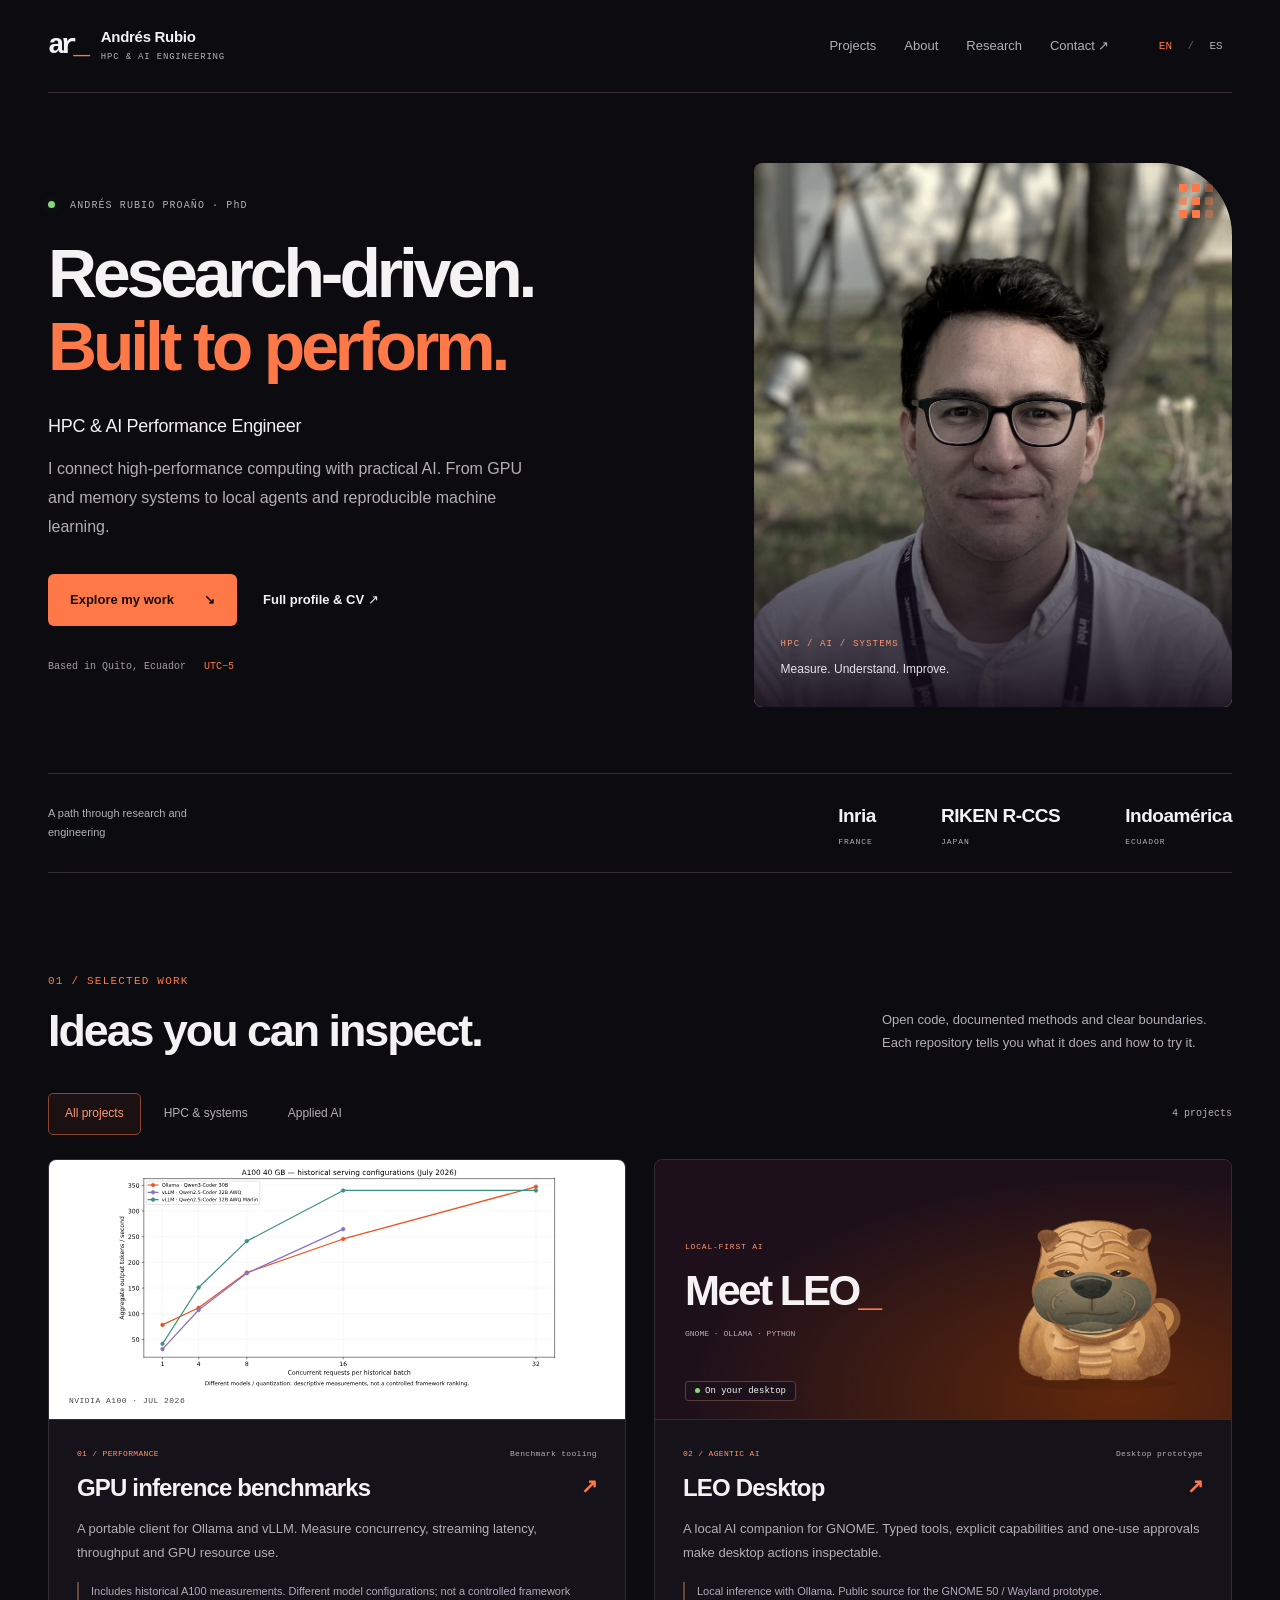
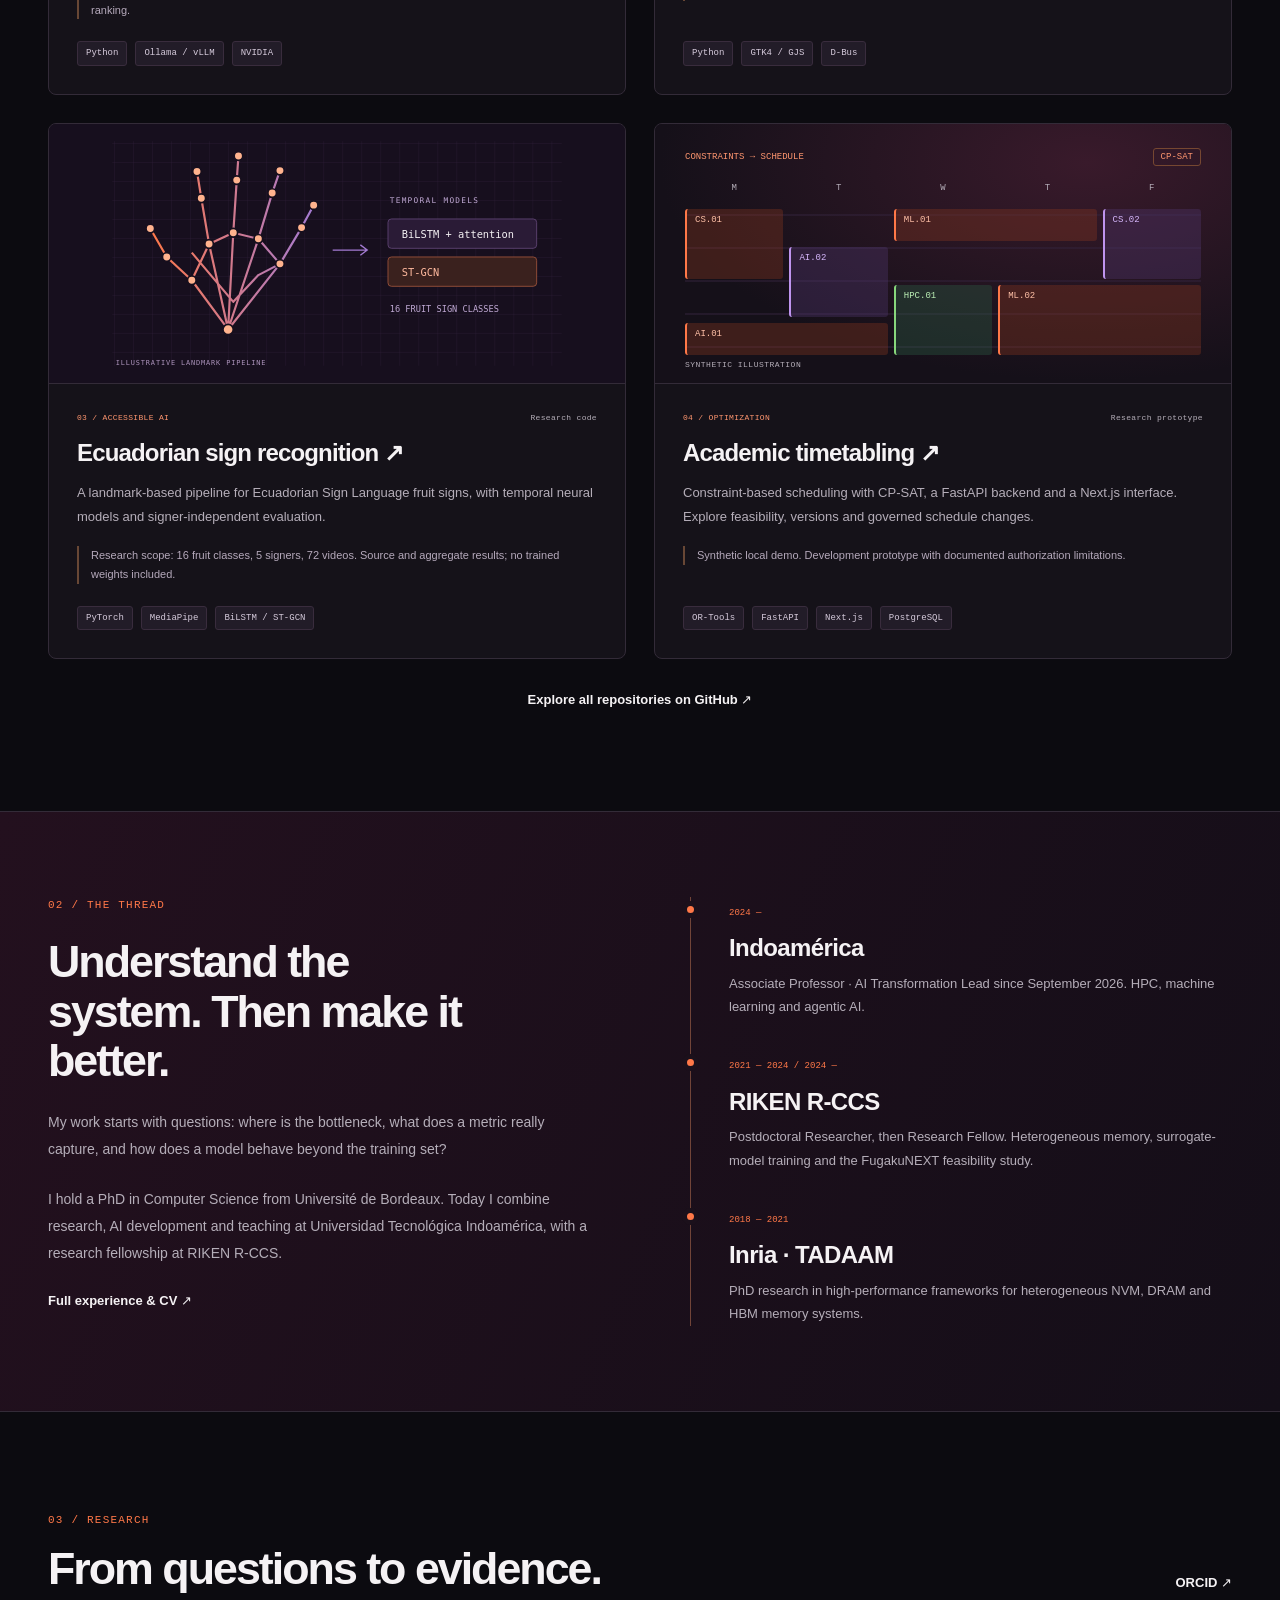
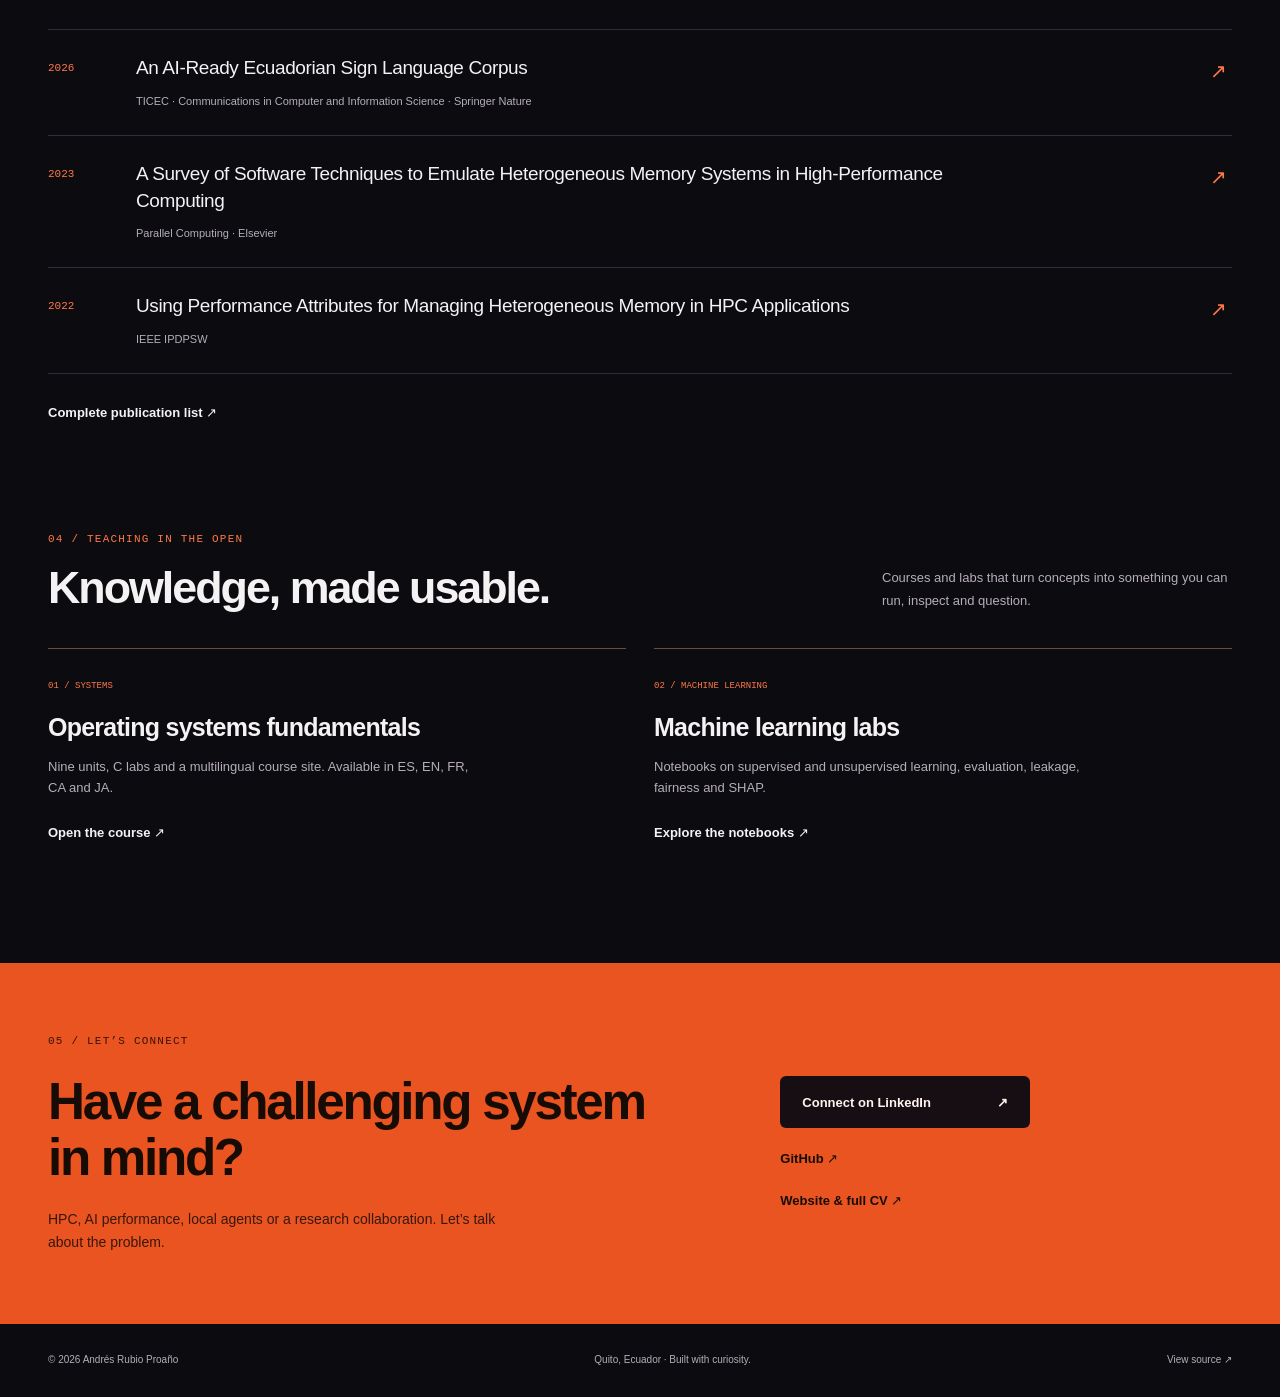
==== index.html @ 78811934 "Publish bilingual HPC and AI engineering portfolio" ====
<!doctype html>
<html lang="en">
<head>
  <meta charset="utf-8">
  <meta name="viewport" content="width=device-width, initial-scale=1">
  <meta name="theme-color" content="#0c0b10">
  <title>Andrés Rubio Proaño — HPC & AI Engineer</title>
  <meta name="description" content="HPC and AI performance engineering by Andrés Rubio Proaño. Explore open-source work in GPU inference, local AI agents, sign recognition and constraint optimization.">
  <link rel="canonical" href="https://andresrubiop.github.io/">
  <meta property="og:type" content="website">
  <meta property="og:locale" content="en_US">
  <meta property="og:locale:alternate" content="es_EC">
  <meta property="og:title" content="Andrés Rubio Proaño — HPC & AI Engineer">
  <meta property="og:description" content="Research-driven. Built to perform. Open-source projects, research and teaching at the intersection of HPC and AI.">
  <meta property="og:url" content="https://andresrubiop.github.io/">
  <meta property="og:image" content="https://andresrubiop.github.io/assets/andres-rubio.jpeg">
  <meta property="og:image:alt" content="Andrés Rubio Proaño">
  <meta name="twitter:card" content="summary_large_image">
  <link rel="icon" href="assets/favicon.svg" type="image/svg+xml">
  <link rel="stylesheet" href="styles.css">
  <script src="app.js" defer></script>
  <script type="application/ld+json">{"@context":"https://schema.org","@type":"Person","name":"Andrés Rubio Proaño","url":"https://andresrubiop.github.io/","image":"https://andresrubiop.github.io/assets/andres-rubio.jpeg","jobTitle":"HPC & AI Performance Engineer","alumniOf":{"@type":"CollegeOrUniversity","name":"Université de Bordeaux"},"sameAs":["https://github.com/andresrubiop","https://www.andresrubiop.com","https://www.linkedin.com/in/andresrubiop/","https://orcid.org/0000-0003-1270-9140"]}</script>
</head>
<body>
  <a class="skip-link" href="#main" data-en="Skip to content" data-es="Saltar al contenido">Skip to content</a>
  <header class="header wrap">
    <a class="brand" href="#" aria-label="Andrés Rubio Proaño, home"><span class="brand-mark" aria-hidden="true">ar<span>_</span></span><span>Andrés Rubio<span class="brand-sub">HPC & AI ENGINEERING</span></span></a>
    <nav aria-label="Main navigation" data-en-label="Main navigation" data-es-label="Navegación principal">
      <a href="#work" data-en="Projects" data-es="Proyectos">Projects</a>
      <a href="#about" data-en="About" data-es="Sobre mí">About</a>
      <a href="#research" data-en="Research" data-es="Investigación">Research</a>
      <a href="#contact" data-en="Contact ↗" data-es="Contacto ↗">Contact ↗</a>
    </nav>
    <div class="language" role="group" aria-label="Language / Idioma">
      <button type="button" data-lang="en" aria-pressed="true" lang="en" aria-label="English">EN</button>
      <span aria-hidden="true">/</span>
      <button type="button" data-lang="es" aria-pressed="false" lang="es" aria-label="Español">ES</button>
    </div>
  </header>

  <main id="main">
    <section class="hero wrap" aria-labelledby="hero-title">
      <div class="hero-copy">
        <p class="eyebrow"><span class="dot" aria-hidden="true"></span> ANDRÉS RUBIO PROAÑO · PhD</p>
        <h1 id="hero-title"><span data-en="Research-driven." data-es="Investigar.">Research-driven.</span><br><span class="accent" data-en="Built to perform." data-es="Crear. Optimizar.">Built to perform.</span></h1>
        <p class="hero-role">HPC & AI Performance Engineer</p>
        <p class="hero-intro" data-en="I connect high-performance computing with practical AI. From GPU and memory systems to local agents and reproducible machine learning." data-es="Conecto la computación de alto rendimiento con la IA aplicada. Desde GPU y sistemas de memoria hasta agentes locales y aprendizaje automático reproducible.">I connect high-performance computing with practical AI. From GPU and memory systems to local agents and reproducible machine learning.</p>
        <div class="hero-actions"><a class="button primary" href="#work"><span data-en="Explore my work" data-es="Explorar proyectos">Explore my work</span><span aria-hidden="true">↘</span></a><a class="text-link" href="https://www.andresrubiop.com" data-en="Full profile & CV ↗" data-es="Perfil completo y CV ↗">Full profile & CV ↗</a></div>
        <div class="hero-note"><span data-en="Based in Quito, Ecuador" data-es="Desde Quito, Ecuador">Based in Quito, Ecuador</span><span>UTC−5</span></div>
      </div>
      <figure class="portrait">
        <img src="assets/andres-rubio.jpeg" width="2000" height="2400" alt="Andrés Rubio Proaño" fetchpriority="high">
        <div class="portrait-grid" aria-hidden="true"><i></i><i></i><i></i><i></i><i></i><i></i><i></i><i></i><i></i></div>
        <figcaption><span class="mono">HPC / AI / SYSTEMS</span><span data-en="Measure. Understand. Improve." data-es="Medir. Comprender. Mejorar.">Measure. Understand. Improve.</span></figcaption>
      </figure>
    </section>

    <div class="credentials wrap"><p data-en="A path through research and engineering" data-es="Una trayectoria entre investigación e ingeniería">A path through research and engineering</p><div><span>Inria <small>FRANCE</small></span><span>RIKEN R-CCS <small>JAPAN</small></span><span>Indoamérica <small>ECUADOR</small></span></div></div>

    <section class="section wrap" id="work" aria-labelledby="work-title">
      <div class="section-heading"><div><p class="eyebrow" data-en="01 / SELECTED WORK" data-es="01 / PROYECTOS SELECCIONADOS">01 / SELECTED WORK</p><h2 id="work-title" data-en="Ideas you can inspect." data-es="Ideas que puedes explorar.">Ideas you can inspect.</h2></div><p data-en="Open code, documented methods and clear boundaries. Each repository tells you what it does and how to try it." data-es="Código abierto, métodos documentados y alcances claros. Cada repositorio explica qué hace y cómo probarlo.">Open code, documented methods and clear boundaries. Each repository tells you what it does and how to try it.</p></div>
      <div class="filter-bar"><div class="filters" role="group" aria-label="Filter projects" data-en-label="Filter projects" data-es-label="Filtrar proyectos"><button type="button" data-filter="all" aria-pressed="true" data-en="All projects" data-es="Todos">All projects</button><button type="button" data-filter="systems" aria-pressed="false" data-en="HPC & systems" data-es="HPC y sistemas">HPC & systems</button><button type="button" data-filter="ai" aria-pressed="false" data-en="Applied AI" data-es="IA aplicada">Applied AI</button></div><span id="project-count" class="mono" role="status" aria-live="polite">4 projects</span></div>
      <div class="project-grid">
        <article class="project" data-category="systems" aria-labelledby="gpu-title">
          <a class="project-visual benchmark" href="https://github.com/andresrubiop/gpu-inference-benchmarks" aria-label="GPU inference benchmarks on GitHub"><img src="assets/a100-throughput.svg" alt="Historical NVIDIA A100 aggregate output throughput across concurrency levels, with different model and quantization configurations" data-en-alt="Historical NVIDIA A100 aggregate output throughput across concurrency levels, with different model and quantization configurations" data-es-alt="Throughput histórico agregado en NVIDIA A100 según concurrencia, con distintas configuraciones de modelo y cuantización" width="1200" height="720" loading="lazy"><span class="visual-label">NVIDIA A100 · JUL 2026</span></a>
          <div class="project-content"><div class="project-meta"><span>01 / PERFORMANCE</span><span data-en="Benchmark tooling" data-es="Herramientas de medición">Benchmark tooling</span></div><h3 id="gpu-title"><a href="https://github.com/andresrubiop/gpu-inference-benchmarks">GPU inference benchmarks <span aria-hidden="true">↗</span></a></h3><p data-en="A portable client for Ollama and vLLM. Measure concurrency, streaming latency, throughput and GPU resource use." data-es="Un cliente portable para Ollama y vLLM. Mide concurrencia, latencia de streaming, throughput y uso de recursos de GPU.">A portable client for Ollama and vLLM. Measure concurrency, streaming latency, throughput and GPU resource use.</p><p class="project-evidence" data-en="Includes historical A100 measurements. Different model configurations; not a controlled framework ranking." data-es="Incluye mediciones históricas en A100. Son configuraciones distintas, no un ranking controlado de frameworks.">Includes historical A100 measurements. Different model configurations; not a controlled framework ranking.</p><ul class="tags" aria-label="Technologies"><li>Python</li><li>Ollama / vLLM</li><li>NVIDIA</li></ul></div>
        </article>

        <article class="project" data-category="systems ai" aria-labelledby="leo-title">
          <a class="project-visual leo" href="https://github.com/andresrubiop/leo-desktop" aria-label="LEO Desktop on GitHub"><div class="leo-caption" aria-hidden="true"><span class="mono">LOCAL-FIRST AI</span><strong>Meet LEO<span>_</span></strong><span>GNOME · OLLAMA · PYTHON</span></div><img src="assets/leo.svg" width="256" height="256" loading="lazy" alt="LEO, the illustrated Shar Pei desktop assistant"><div class="local-badge"><span class="dot" aria-hidden="true"></span><span data-en="On your desktop" data-es="En tu escritorio">On your desktop</span></div></a>
          <div class="project-content"><div class="project-meta"><span>02 / AGENTIC AI</span><span data-en="Desktop prototype" data-es="Prototipo de escritorio">Desktop prototype</span></div><h3 id="leo-title"><a href="https://github.com/andresrubiop/leo-desktop">LEO Desktop <span aria-hidden="true">↗</span></a></h3><p data-en="A local AI companion for GNOME. Typed tools, explicit capabilities and one-use approvals make desktop actions inspectable." data-es="Un compañero de IA local para GNOME. Herramientas tipadas, permisos explícitos y aprobaciones de un solo uso para acciones verificables.">A local AI companion for GNOME. Typed tools, explicit capabilities and one-use approvals make desktop actions inspectable.</p><p class="project-evidence" data-en="Local inference with Ollama. Public source for the GNOME 50 / Wayland prototype." data-es="Inferencia local con Ollama. Código público del prototipo para GNOME 50 y Wayland.">Local inference with Ollama. Public source for the GNOME 50 / Wayland prototype.</p><ul class="tags" aria-label="Technologies"><li>Python</li><li>GTK4 / GJS</li><li>D-Bus</li></ul></div>
        </article>

        <article class="project" data-category="ai" aria-labelledby="ecsl-title">
          <a class="project-visual signs" href="https://github.com/andresrubiop/ecsl-sign-recognition" aria-label="Ecuadorian sign recognition on GitHub"><img src="assets/sign-landmarks.svg" width="560" height="300" loading="lazy" alt="Illustrative pipeline from hand landmarks to temporal models and fruit sign classes" data-en-alt="Illustrative pipeline from hand landmarks to temporal models and fruit sign classes" data-es-alt="Esquema ilustrativo: puntos de referencia de la mano, modelos temporales y clases de señas de frutas"></a>
          <div class="project-content"><div class="project-meta"><span>03 / ACCESSIBLE AI</span><span data-en="Research code" data-es="Código de investigación">Research code</span></div><h3 id="ecsl-title"><a href="https://github.com/andresrubiop/ecsl-sign-recognition" data-en="Ecuadorian sign recognition ↗" data-es="Reconocimiento de señas ecuatorianas ↗">Ecuadorian sign recognition ↗</a></h3><p data-en="A landmark-based pipeline for Ecuadorian Sign Language fruit signs, with temporal neural models and signer-independent evaluation." data-es="Un pipeline basado en puntos de referencia para señas de frutas en lengua de señas ecuatoriana, con modelos temporales y evaluación entre signantes.">A landmark-based pipeline for Ecuadorian Sign Language fruit signs, with temporal neural models and signer-independent evaluation.</p><p class="project-evidence" data-en="Research scope: 16 fruit classes, 5 signers, 72 videos. Source and aggregate results; no trained weights included." data-es="Alcance: 16 clases de frutas, 5 signantes y 72 videos. Código y resultados agregados; sin pesos entrenados.">Research scope: 16 fruit classes, 5 signers, 72 videos. Source and aggregate results; no trained weights included.</p><ul class="tags" aria-label="Technologies"><li>PyTorch</li><li>MediaPipe</li><li>BiLSTM / ST-GCN</li></ul></div>
        </article>

        <article class="project" data-category="ai" aria-labelledby="schedule-title">
          <a class="project-visual scheduler" href="https://github.com/andresrubiop/academic-timetabling" aria-label="Academic timetabling on GitHub"><div class="schedule-top"><span class="mono">CONSTRAINTS → SCHEDULE</span><span>CP-SAT</span></div><div class="schedule-grid" aria-hidden="true"><span>M</span><span>T</span><span>W</span><span>T</span><span>F</span><i class="slot s1">CS.01</i><i class="slot s2">AI.02</i><i class="slot s3">ML.01</i><i class="slot s4">HPC.01</i><i class="slot s5">CS.02</i><i class="slot s6">AI.01</i><i class="slot s7">ML.02</i></div><span class="visual-label" data-en="SYNTHETIC ILLUSTRATION" data-es="EJEMPLO SINTÉTICO">SYNTHETIC ILLUSTRATION</span></a>
          <div class="project-content"><div class="project-meta"><span>04 / OPTIMIZATION</span><span data-en="Research prototype" data-es="Prototipo de investigación">Research prototype</span></div><h3 id="schedule-title"><a href="https://github.com/andresrubiop/academic-timetabling" data-en="Academic timetabling ↗" data-es="Planificación de horarios académicos ↗">Academic timetabling ↗</a></h3><p data-en="Constraint-based scheduling with CP-SAT, a FastAPI backend and a Next.js interface. Explore feasibility, versions and governed schedule changes." data-es="Planificación por restricciones con CP-SAT, backend FastAPI e interfaz Next.js. Explora factibilidad, versiones y cambios de horario controlados.">Constraint-based scheduling with CP-SAT, a FastAPI backend and a Next.js interface. Explore feasibility, versions and governed schedule changes.</p><p class="project-evidence" data-en="Synthetic local demo. Development prototype with documented authorization limitations." data-es="Demo local con datos sintéticos. Prototipo en desarrollo con limitaciones de autorización documentadas.">Synthetic local demo. Development prototype with documented authorization limitations.</p><ul class="tags" aria-label="Technologies"><li>OR-Tools</li><li>FastAPI</li><li>Next.js</li><li>PostgreSQL</li></ul></div>
        </article>
      </div>
      <a class="text-link all-repos" href="https://github.com/andresrubiop?tab=repositories" data-en="Explore all repositories on GitHub ↗" data-es="Explorar todos los repositorios en GitHub ↗">Explore all repositories on GitHub ↗</a>
    </section>

    <section class="about-band" id="about" aria-labelledby="about-title"><div class="wrap about-grid"><div><p class="eyebrow" data-en="02 / THE THREAD" data-es="02 / EL HILO CONDUCTOR">02 / THE THREAD</p><h2 id="about-title" data-en="Understand the system. Then make it better." data-es="Entender el sistema. Después, mejorarlo.">Understand the system. Then make it better.</h2><p data-en="My work starts with questions: where is the bottleneck, what does a metric really capture, and how does a model behave beyond the training set?" data-es="Mi trabajo empieza con preguntas: dónde está el cuello de botella, qué captura realmente una métrica y cómo se comporta un modelo fuera del conjunto de entrenamiento.">My work starts with questions: where is the bottleneck, what does a metric really capture, and how does a model behave beyond the training set?</p><p data-en="I hold a PhD in Computer Science from Université de Bordeaux. Today I combine research, AI development and teaching at Universidad Tecnológica Indoamérica, with a research fellowship at RIKEN R-CCS." data-es="Soy doctor en Informática por la Université de Bordeaux. Hoy combino investigación, desarrollo de IA y docencia en la Universidad Tecnológica Indoamérica, e investigación como invitado en RIKEN R-CCS.">I hold a PhD in Computer Science from Université de Bordeaux. Today I combine research, AI development and teaching at Universidad Tecnológica Indoamérica, with a research fellowship at RIKEN R-CCS.</p><a class="text-link" href="https://www.andresrubiop.com" data-en="Full experience & CV ↗" data-es="Experiencia completa y CV ↗">Full experience & CV ↗</a></div><ol class="timeline"><li><span class="mono">2024 —</span><h3>Indoamérica</h3><p data-en="Associate Professor · AI Transformation Lead since September 2026. HPC, machine learning and agentic AI." data-es="Profesor Agregado 1 · Encargado de transformación en IA desde septiembre de 2026. HPC, aprendizaje automático e IA agéntica.">Associate Professor · AI Transformation Lead since September 2026. HPC, machine learning and agentic AI.</p></li><li><span class="mono">2021 — 2024 / 2024 —</span><h3>RIKEN R-CCS</h3><p data-en="Postdoctoral Researcher, then Research Fellow. Heterogeneous memory, surrogate-model training and the FugakuNEXT feasibility study." data-es="Investigador postdoctoral y después investigador invitado. Memoria heterogénea, modelos sustitutos y estudio de viabilidad de FugakuNEXT.">Postdoctoral Researcher, then Research Fellow. Heterogeneous memory, surrogate-model training and the FugakuNEXT feasibility study.</p></li><li><span class="mono">2018 — 2021</span><h3>Inria · TADAAM</h3><p data-en="PhD research in high-performance frameworks for heterogeneous NVM, DRAM and HBM memory systems." data-es="Investigación doctoral en frameworks de alto rendimiento para sistemas de memoria heterogéneos NVM, DRAM y HBM.">PhD research in high-performance frameworks for heterogeneous NVM, DRAM and HBM memory systems.</p></li></ol></div></section>

    <section class="section wrap research" id="research" aria-labelledby="research-title"><div class="section-heading"><div><p class="eyebrow" data-en="03 / RESEARCH" data-es="03 / INVESTIGACIÓN">03 / RESEARCH</p><h2 id="research-title" data-en="From questions to evidence." data-es="De las preguntas a la evidencia.">From questions to evidence.</h2></div><a class="text-link" href="https://orcid.org/0000-0003-1270-9140">ORCID ↗</a></div><div class="papers"><a class="paper" href="https://doi.org/10.1007/978-3-032-41327-7_7"><span class="mono">2026</span><div><h3>An AI-Ready Ecuadorian Sign Language Corpus</h3><p>TICEC · Communications in Computer and Information Science · Springer Nature</p></div><span class="paper-arrow" aria-hidden="true">↗</span></a><a class="paper" href="https://doi.org/10.1016/j.parco.2023.103023"><span class="mono">2023</span><div><h3>A Survey of Software Techniques to Emulate Heterogeneous Memory Systems in High-Performance Computing</h3><p>Parallel Computing · Elsevier</p></div><span class="paper-arrow" aria-hidden="true">↗</span></a><a class="paper" href="https://doi.org/10.1109/IPDPSW55747.2022.00145"><span class="mono">2022</span><div><h3>Using Performance Attributes for Managing Heterogeneous Memory in HPC Applications</h3><p>IEEE IPDPSW</p></div><span class="paper-arrow" aria-hidden="true">↗</span></a></div><a class="text-link" href="https://www.andresrubiop.com/#research" data-en="Complete publication list ↗" data-es="Lista completa de publicaciones ↗">Complete publication list ↗</a></section>

    <section class="section wrap teaching" aria-labelledby="teaching-title"><div class="section-heading"><div><p class="eyebrow" data-en="04 / TEACHING IN THE OPEN" data-es="04 / DOCENCIA ABIERTA">04 / TEACHING IN THE OPEN</p><h2 id="teaching-title" data-en="Knowledge, made usable." data-es="Conocimiento para practicar.">Knowledge, made usable.</h2></div><p data-en="Courses and labs that turn concepts into something you can run, inspect and question." data-es="Cursos y laboratorios para convertir conceptos en algo que puedas ejecutar, explorar y cuestionar.">Courses and labs that turn concepts into something you can run, inspect and question.</p></div><div class="course-grid"><a class="course" href="https://andresrubiop.github.io/fso-uti/"><span class="mono">01 / SYSTEMS</span><h3 data-en="Operating systems fundamentals" data-es="Fundamentos de sistemas operativos">Operating systems fundamentals</h3><p data-en="Nine units, C labs and a multilingual course site. Available in ES, EN, FR, CA and JA." data-es="Nueve unidades, prácticas en C y un sitio del curso en ES, EN, FR, CA y JA.">Nine units, C labs and a multilingual course site. Available in ES, EN, FR, CA and JA.</p><span class="text-link" data-en="Open the course ↗" data-es="Abrir el curso ↗">Open the course ↗</span></a><a class="course" href="https://github.com/andresrubiop/miar0525-estudiantes"><span class="mono">02 / MACHINE LEARNING</span><h3 data-en="Machine learning labs" data-es="Laboratorios de aprendizaje automático">Machine learning labs</h3><p data-en="Notebooks on supervised and unsupervised learning, evaluation, leakage, fairness and SHAP." data-es="Cuadernos de aprendizaje supervisado y no supervisado, evaluación, fuga de datos, equidad y SHAP.">Notebooks on supervised and unsupervised learning, evaluation, leakage, fairness and SHAP.</p><span class="text-link" data-en="Explore the notebooks ↗" data-es="Explorar los cuadernos ↗">Explore the notebooks ↗</span></a></div></section>

    <section class="contact-band" id="contact" aria-labelledby="contact-title"><div class="wrap contact-grid"><div><p class="eyebrow" data-en="05 / LET’S CONNECT" data-es="05 / CONVERSEMOS">05 / LET’S CONNECT</p><h2 id="contact-title" data-en="Have a challenging system in mind?" data-es="¿Tienes un sistema desafiante en mente?">Have a challenging system in mind?</h2><p data-en="HPC, AI performance, local agents or a research collaboration. Let’s talk about the problem." data-es="HPC, rendimiento de IA, agentes locales o colaboración científica. Hablemos del problema.">HPC, AI performance, local agents or a research collaboration. Let’s talk about the problem.</p></div><div class="contact-links"><a class="button primary" href="https://www.linkedin.com/in/andresrubiop/"><span data-en="Connect on LinkedIn" data-es="Conectar en LinkedIn">Connect on LinkedIn</span><span aria-hidden="true">↗</span></a><a class="text-link" href="https://github.com/andresrubiop">GitHub ↗</a><a class="text-link" href="https://www.andresrubiop.com" data-en="Website & full CV ↗" data-es="Web y CV completo ↗">Website & full CV ↗</a></div></div></section>
  </main>
  <footer class="wrap footer"><p>© <span id="year">2026</span> Andrés Rubio Proaño</p><span data-en="Quito, Ecuador · Built with curiosity." data-es="Quito, Ecuador · Hecho con curiosidad.">Quito, Ecuador · Built with curiosity.</span><a href="https://github.com/andresrubiop/andresrubiop.github.io" data-en="View source ↗" data-es="Ver código ↗">View source ↗</a></footer>
</body>
</html>
---- styles.css ----
@charset "UTF-8";
:root{color-scheme:dark;--bg:#0c0b10;--panel:#151219;--ink:#f5f2f4;--muted:#b5aeb9;--orange:#ff7848;--line:#332b38;--mono:ui-monospace,SFMono-Regular,Consolas,monospace}
*{box-sizing:border-box}html{scroll-behavior:smooth;scroll-padding-top:32px}body{margin:0;background:var(--bg);color:var(--ink);font:16px/1.65 -apple-system,BlinkMacSystemFont,"Segoe UI",sans-serif;-webkit-font-smoothing:antialiased}a{color:inherit;text-decoration:none}button{font:inherit}button,a{-webkit-tap-highlight-color:transparent}button{cursor:pointer}a:focus-visible,button:focus-visible{outline:3px solid var(--orange);outline-offset:6px;border-radius:3px}::selection{background:#e95420;color:white}img{display:block;max-width:100%}p,h1,h2,h3,figure{margin:0}p{color:var(--muted)}h1,h2,h3{line-height:1.1;letter-spacing:-.045em}h2{font-size:clamp(2rem,3.5vw,3.1rem);font-weight:650}h3{font-weight:600}.wrap{width:min(1200px,calc(100% - 96px));margin-inline:auto}.mono,.eyebrow,.project-meta,.tags,.visual-label{font-family:var(--mono)}.eyebrow{color:var(--orange);font-size:11px;letter-spacing:.11em;line-height:1.6;margin-bottom:23px}.accent{color:var(--orange)}.dot{display:inline-block;width:7px;height:7px;background:#87d67c;border-radius:50%;margin-right:8px;box-shadow:0 0 12px #87d67c33}.skip-link{position:absolute;left:16px;top:-100px;padding:12px;background:var(--orange);color:var(--bg);z-index:10}.skip-link:focus{top:8px}
.header{display:grid;grid-template-columns:1fr auto auto;gap:40px;align-items:center;padding-block:26px;border-bottom:1px solid var(--line)}.brand{display:flex;align-items:center;gap:15px;line-height:1.3;font-size:15px;font-weight:600;letter-spacing:-.02em}.brand-mark{font-size:28px;font-family:var(--mono);letter-spacing:-.15em}.brand-mark>span{color:var(--orange)}.brand-sub{display:block;color:var(--muted);font:9px/1.7 var(--mono);letter-spacing:.09em;margin-top:3px}nav{display:flex;gap:28px}nav a{color:var(--muted);font-size:13px}nav a:hover,.text-link:hover,.footer a:hover{color:var(--orange)}.language{display:flex;align-items:center;gap:6px;font:11px var(--mono)}.language button{background:none;border:0;color:var(--muted);font:inherit;min-width:32px;min-height:40px;padding:5px}.language button[aria-pressed=true]{color:var(--orange)}.language>span{color:#625c68}
.hero{display:grid;grid-template-columns:1.36fr 1fr;gap:55px;align-items:center;padding-block:70px 66px}.hero .eyebrow{color:var(--muted);font-size:10px}.hero h1{font-size:clamp(2.9rem,5.3vw,4.5rem);font-weight:650;letter-spacing:-.06em;line-height:1.08}.hero-role{font-size:18px;letter-spacing:-.015em;color:var(--ink);margin-top:28px}.hero-intro{font-size:16px;max-width:500px;margin-top:14px;line-height:1.8}.hero-actions{display:flex;align-items:center;gap:26px;margin-top:32px;flex-wrap:wrap}.button{display:inline-flex;justify-content:space-between;align-items:center;gap:30px;padding:15px 22px;font-size:13px;font-weight:650;border-radius:6px;min-height:52px}.primary{background:var(--orange);color:#160b07;transition:background .2s,transform .2s}.primary:hover{background:#ff956e;transform:translateY(-2px)}.text-link{display:inline-block;font-size:13px;font-weight:550;transition:color .2s}.hero-note{display:flex;gap:18px;flex-wrap:wrap;margin-top:35px;font:10px var(--mono);color:#a59bab}.hero-note span+span{color:var(--orange)}.portrait{position:relative;aspect-ratio:.88;isolation:isolate;background:var(--panel);overflow:hidden;border-radius:8px 72px 8px 8px}.portrait>img{width:100%;height:100%;object-fit:cover;object-position:50% 38%;filter:saturate(.45) contrast(1.05)}.portrait::after{position:absolute;inset:0;content:"";background:linear-gradient(180deg,#10071305 45%,#100713e8 100%);z-index:0}.portrait figcaption{position:absolute;bottom:27px;left:27px;right:20px;z-index:1;display:grid;gap:8px;font-size:12px;color:#e7e1e9}.portrait figcaption .mono{font-size:9px;color:#ff956e;letter-spacing:.13em}.portrait-grid{position:absolute;right:19px;top:21px;display:grid;grid-template-columns:repeat(3,8px);gap:5px;z-index:1}.portrait-grid i{width:8px;height:8px;background:#ff7848;border-radius:1px}.portrait-grid i:nth-child(3n){opacity:.4}.portrait-grid i:nth-child(4){opacity:.65}
.credentials{display:flex;justify-content:space-between;align-items:center;gap:30px;border-top:1px solid var(--line);border-bottom:1px solid var(--line);padding-block:26px}.credentials>p{font-size:11px;max-width:155px;line-height:1.7}.credentials>div{display:flex;gap:65px}.credentials>div>span{font-size:19px;font-weight:550;letter-spacing:-.025em}.credentials small{display:block;font:8px var(--mono);letter-spacing:.12em;color:var(--muted);margin-top:6px}
.section{padding-block:100px}.section-heading{display:flex;justify-content:space-between;align-items:flex-end;gap:60px;margin-bottom:36px}.section-heading>p{max-width:350px;font-size:13px;line-height:1.8}.section-heading .eyebrow{margin-bottom:15px}.filter-bar{display:flex;align-items:center;justify-content:space-between;gap:20px;margin-block:38px 24px}.filters{display:flex;gap:6px;flex-wrap:wrap}.filters button{border:1px solid transparent;background:transparent;color:var(--muted);font-size:12px;padding:10px 16px;border-radius:5px;min-height:42px}.filters button:hover{color:var(--ink)}.filters button[aria-pressed=true]{border-color:#8c462f;background:#ff784810;color:#ff966f}#project-count{font-size:10px;color:var(--muted);white-space:nowrap}.project-grid{display:grid;grid-template-columns:repeat(2,minmax(0,1fr));gap:28px}.project{border:1px solid var(--line);border-radius:8px;overflow:hidden;background:var(--panel);display:flex;flex-direction:column;transition:border-color .2s}.project:hover{border-color:#745044}.project[hidden]{display:none}.project-visual{height:260px;display:flex;position:relative;overflow:hidden;border-bottom:1px solid var(--line)}.benchmark{background:#fff;align-items:center;justify-content:center;padding:5px 8px 28px}.benchmark>img{width:100%;height:100%;object-fit:contain}.visual-label{position:absolute;bottom:12px;left:20px;font-size:8px;letter-spacing:.06em}.benchmark .visual-label{color:#4d434a}.project-content{padding:27px 28px 28px;flex:1;display:flex;flex-direction:column}.project-meta{display:flex;justify-content:space-between;gap:15px;font-size:8px;letter-spacing:.04em;color:#ff966f;line-height:1.7}.project-meta span+span{color:var(--muted);text-align:right}.project h3{font-size:24px;letter-spacing:-.035em;margin-block:15px}.project h3 a{display:block}.project h3 a:hover{color:var(--orange)}.project h3 a>span{float:right;color:var(--orange);font-size:20px}.project-content>p{font-size:13px;line-height:1.85}.project-content .project-evidence{font-size:11px;color:#b5a9bb;border-left:2px solid #684735;padding-left:12px;margin-block:17px 22px;line-height:1.7}.tags{display:flex;flex-wrap:wrap;list-style:none;gap:8px;margin:auto 0 0;padding:0}.tags li{font-size:9px;background:#221c28;border:1px solid #392c3d;border-radius:3px;padding:4px 8px;color:#d6cbdc}.leo{background:radial-gradient(ellipse at 80% 90%,#61280b 0,transparent 65%),#1e101a;align-items:center;padding:30px;justify-content:space-between}.leo>img{height:240px;width:210px;object-fit:contain;align-self:flex-end;transform:translateY(20px)}.leo-caption{display:grid;gap:15px;z-index:1}.leo-caption>.mono{font-size:8px;color:#ff966f;letter-spacing:.1em}.leo-caption strong{font-size:42px;letter-spacing:-.06em;line-height:1.1;white-space:nowrap}.leo-caption strong>span{color:var(--orange)}.leo-caption>span:last-child{font:8px var(--mono);color:var(--muted)}.local-badge{position:absolute;bottom:18px;left:30px;border:1px solid #5b3c38;padding:4px 9px;background:#1c121ceb;font:9px var(--mono);border-radius:3px}.local-badge .dot{width:5px;height:5px;margin-right:5px}.signs{background:#170f1e;align-items:center;justify-content:center}.signs>img{width:100%;height:100%;object-fit:contain}.scheduler{background:radial-gradient(ellipse at 75% 15%,#391a2b,transparent 70%),#151019;display:block;padding:24px 30px}.schedule-top{display:flex;align-items:center;justify-content:space-between;font:9px var(--mono);color:#ff966f}.schedule-top>span:last-child{border:1px solid #764731;padding:3px 7px;border-radius:3px}.schedule-grid{display:grid;grid-template-columns:repeat(5,1fr);grid-template-rows:20px repeat(4,32px);gap:6px;margin-top:17px;background:repeating-linear-gradient(to bottom,transparent 0,transparent 31px,#33233c 32px,transparent 33px)}.schedule-grid>span{font:9px var(--mono);text-align:center;color:var(--muted)}.slot{font:9px var(--mono);padding:6px 8px;border-radius:3px;align-self:stretch;font-style:normal;border-left:2px solid #ff7848;background:#8f391f55;color:#ffc0a7}.s1{grid-area:2/1/4/2}.s2{grid-area:3/2/5/3;background:#563b7555;border-color:#bf94ef;color:#d6b7fc}.s3{grid-area:2/3/3/5}.s4{grid-area:4/3/6/4;background:#2e664955;border-color:#87d67c;color:#bcf0b6}.s5{grid-area:2/5/4/6;background:#563b7555;border-color:#bf94ef;color:#d6b7fc}.s6{grid-area:5/1/6/3}.s7{grid-area:4/4/6/6}.scheduler .visual-label{left:30px;bottom:12px;color:var(--muted)}.all-repos{display:block;width:fit-content;margin:30px auto 0}
.about-band{background:linear-gradient(115deg,#23101e,#140e18);border-block:1px solid var(--line);padding-block:85px}.about-grid{display:grid;grid-template-columns:1fr 1fr;gap:100px}.about-grid h2{font-size:clamp(2.1rem,3.5vw,3rem);max-width:430px}.about-grid>div>p:not(.eyebrow){font-size:14px;line-height:1.9;margin-top:24px}.about-grid .text-link{margin-top:24px}.timeline{list-style:none;margin:0;padding:0 0 0 26px;border-left:1px solid #714438}.timeline li{position:relative;padding:0 0 32px 12px}.timeline li:last-child{padding-bottom:0}.timeline li::before{content:"";position:absolute;width:7px;height:7px;background:var(--orange);border:5px solid #1b101b;box-sizing:content-box;left:-35px;top:4px;border-radius:50%}.timeline .mono{font-size:9px;color:var(--orange)}.timeline h3{margin-block:12px 10px;font-size:24px;letter-spacing:-.025em}.timeline p{font-size:13px;line-height:1.8}.research{padding-bottom:40px}.papers{border-top:1px solid var(--line);margin-block:12px 25px}.paper{display:grid;grid-template-columns:58px 1fr 22px;align-items:start;gap:30px;padding-block:25px;border-bottom:1px solid var(--line)}.paper>.mono{font-size:11px;color:var(--orange);padding-top:4px}.paper h3{font-size:19px;line-height:1.4;letter-spacing:-.02em;font-weight:500;max-width:840px}.paper p{font-size:11px;margin-top:10px}.paper-arrow{color:var(--orange);font-size:20px}.paper:hover h3{color:var(--orange)}.teaching{padding-top:65px}.course-grid{display:grid;grid-template-columns:1fr 1fr;gap:28px}.course{padding:30px 0 20px;border-top:1px solid #675043;display:flex;flex-direction:column;align-items:flex-start}.course>.mono{font-size:9px;color:var(--orange)}.course h3{font-size:25px;letter-spacing:-.03em;margin-block:20px 14px}.course>p{font-size:13px;max-width:440px;margin-bottom:23px}.course>.text-link{margin-top:auto}.course:hover h3{color:var(--orange)}
.contact-band{background:#e95420;color:#170b06;padding-block:70px}.contact-grid{display:grid;grid-template-columns:1.4fr 1fr;gap:100px;align-items:center}.contact-band .eyebrow{color:#391308}.contact-band h2{font-size:clamp(2.3rem,4vw,3.4rem);max-width:600px}.contact-band p:not(.eyebrow){color:#38170d;font-size:14px;max-width:470px;margin-top:22px}.contact-links{display:flex;flex-direction:column;align-items:flex-start;gap:20px}.contact-links .primary{background:#170e13;color:#fff3ee;min-width:250px}.contact-links .primary:hover{background:#35202b}.contact-links .text-link:hover{color:#fff3ee}.footer{display:flex;justify-content:space-between;align-items:center;gap:20px;padding-block:28px;font-size:10px;color:var(--muted)}.footer p{font-size:inherit}
@media(min-width:1500px){.hero{gap:85px}.hero h1{font-size:76px}}
@media(max-width:1100px){.wrap{width:calc(100% - 64px)}.header{gap:22px}nav{gap:20px}.hero{gap:32px}.hero h1{font-size:clamp(40px,5.5vw,60px)}.hero-intro{font-size:14px}.hero-actions{gap:20px}.hero-actions .button{padding-inline:16px;gap:18px}.hero-actions .text-link{font-size:12px}.credentials>div{gap:40px}.about-grid,.contact-grid{gap:60px}.leo{padding-inline:24px}.leo>img{width:45%;height:210px}.leo-caption strong{font-size:36px}.project-meta{font-size:7px}.project-content{padding:24px}.project h3{font-size:22px}}
@media(max-width:800px){.wrap{width:calc(100% - 40px)}.header{grid-template-columns:1fr auto;row-gap:15px;padding-block:20px 15px}.header nav{grid-column:1/-1;grid-row:2;justify-content:space-between;border-top:1px solid var(--line);padding-top:14px}.language{grid-column:2;grid-row:1}.hero{padding-block:44px;gap:28px;grid-template-columns:1.3fr 1fr}.hero .eyebrow{font-size:8px}.hero h1{font-size:clamp(33px,5.9vw,46px)}.hero-role{font-size:14px;margin-top:20px}.hero-intro{font-size:13px;line-height:1.7}.hero-actions{margin-top:24px;gap:16px}.hero-actions .button{font-size:12px}.hero-note{font-size:8px;margin-top:25px;gap:10px}.portrait{min-height:350px;aspect-ratio:.75}.portrait figcaption{left:18px;bottom:20px;font-size:10px}.credentials{gap:20px;align-items:start}.credentials>div{gap:25px;flex-wrap:wrap}.credentials>div>span{font-size:16px}.credentials>p{font-size:10px;min-width:120px}.section{padding-block:65px}.section-heading{gap:30px;align-items:flex-start;flex-direction:column}.section-heading>p{max-width:560px}.project-grid{gap:20px}.project-visual{height:220px}.project-content{padding:22px}.project-meta{flex-direction:column;gap:3px}.project-meta span+span{text-align:left}.project h3{font-size:21px}.project-content>p{font-size:12px}.project-content .project-evidence{font-size:10px}.leo{padding:20px}.leo-caption strong{font-size:29px}.leo-caption>.mono,.leo-caption>span:last-child{font-size:6px}.leo>img{height:190px}.local-badge{left:20px;font-size:7px}.scheduler{padding-inline:20px}.schedule-grid{grid-template-rows:18px repeat(4,26px)}.schedule-top{font-size:7px}.slot{font-size:7px;padding:5px}.scheduler .visual-label{left:20px;font-size:7px}.about-band{padding-block:65px}.about-grid{gap:45px}.about-grid h2{font-size:32px}.about-grid>div>p:not(.eyebrow){font-size:13px}.timeline p{font-size:12px}.timeline h3{font-size:22px}.contact-grid{gap:35px}.contact-links .primary{min-width:0;gap:20px}.footer{flex-wrap:wrap;font-size:9px}.research{padding-bottom:25px}.teaching{padding-top:40px}}
@media(max-width:560px){.hero{grid-template-columns:1fr;padding-top:38px}.hero .eyebrow{font-size:9px}.hero h1{font-size:clamp(38px,9vw,52px)}.hero-role{font-size:17px}.hero-intro{font-size:14px;max-width:430px}.hero-actions{gap:24px}.hero-note{font-size:9px}.portrait{width:100%;aspect-ratio:1.15;min-height:0;margin-top:8px;border-top-right-radius:60px}.portrait>img{object-position:50% 43%}.portrait figcaption{font-size:12px;left:22px}.credentials{flex-direction:column;padding-block:22px;gap:18px}.credentials>p{max-width:none}.credentials>div{width:100%;justify-content:space-between;gap:15px}.credentials>div>span{font-size:14px}.credentials small{font-size:7px}.section{padding-block:54px}.section-heading{gap:20px;margin-bottom:25px}.section-heading .eyebrow{font-size:9px}h2{font-size:31px}.section-heading>p{font-size:13px}.filter-bar{margin-top:25px;gap:10px}.filters{gap:1px}.filters button{font-size:10px;padding:9px 10px}#project-count{font-size:8px}.project-grid{grid-template-columns:1fr;gap:25px}.project-visual{height:245px}.project-content{padding:24px}.project-meta{flex-direction:row;font-size:7px;gap:10px}.project-meta span+span{text-align:right}.project h3{font-size:24px}.project-content>p{font-size:13px}.project-content .project-evidence{font-size:11px}.leo-caption strong{font-size:42px}.leo-caption>.mono,.leo-caption>span:last-child{font-size:8px}.leo>img{height:220px}.local-badge{font-size:8px}.scheduler{padding:24px}.schedule-top{font-size:8px}.schedule-grid{grid-template-rows:20px repeat(4,30px);gap:6px}.slot{font-size:8px}.about-grid,.contact-grid{grid-template-columns:1fr;gap:40px}.about-grid h2{font-size:36px}.about-grid>div>p:not(.eyebrow){font-size:14px}.timeline{margin-left:3px}.timeline p{font-size:13px}.paper{grid-template-columns:38px 1fr 16px;gap:15px;padding-block:22px}.paper h3{font-size:16px}.paper>.mono{font-size:10px}.paper p{font-size:10px}.course-grid{grid-template-columns:1fr;gap:15px}.course h3{font-size:25px}.course>p{font-size:13px}.contact-band{padding-block:55px}.contact-band h2{font-size:38px}.contact-links{gap:22px}.contact-links .primary{min-width:250px}.footer{padding-block:25px;gap:14px}.footer>span{order:3;width:100%}.research{padding-bottom:25px}.teaching{padding-top:30px}}
@media(prefers-reduced-motion:reduce){html{scroll-behavior:auto}*,*::before,*::after{transition:none!important}.primary:hover{transform:none}}
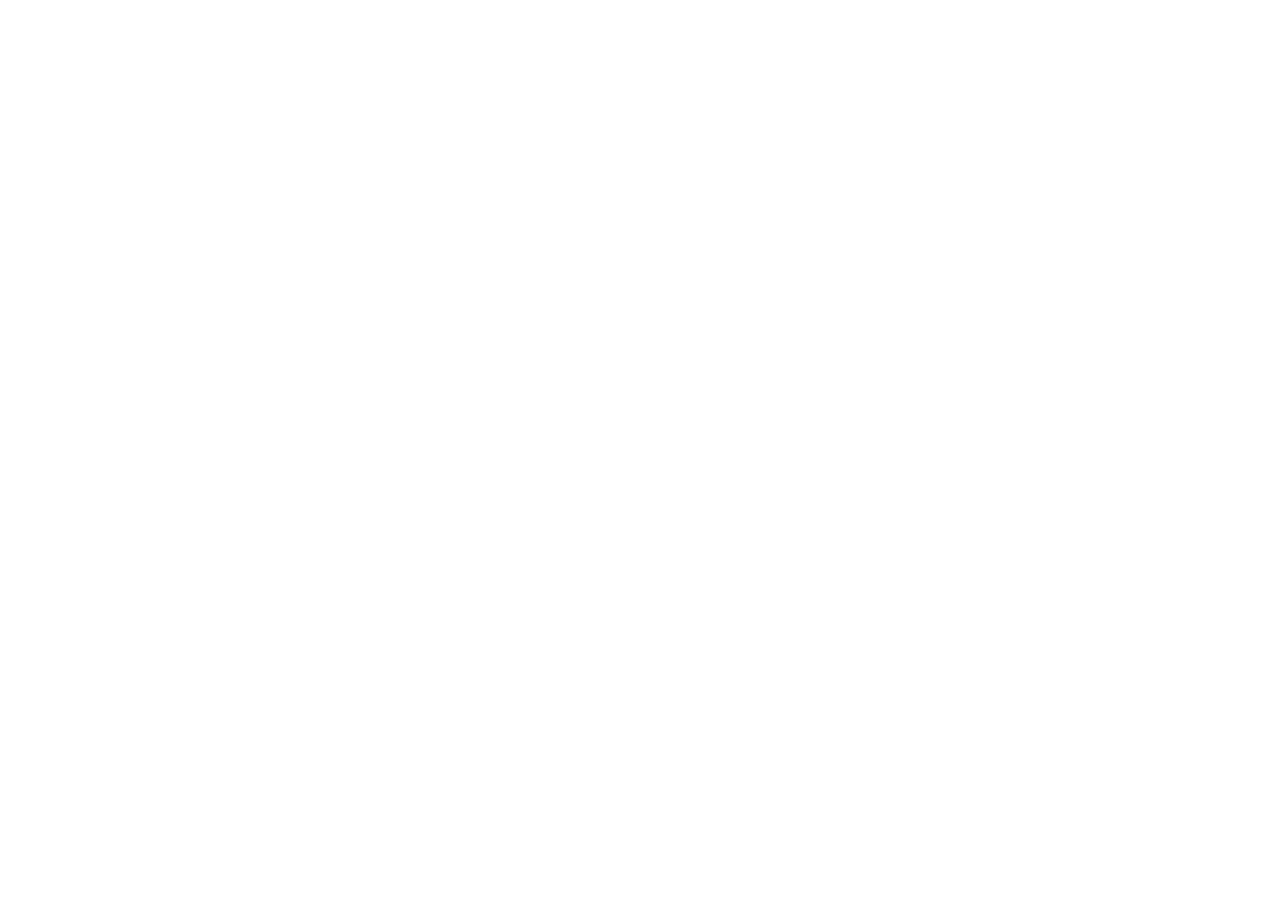
==== commit 0185e9ab: "Redirect GitHub Pages visitors to the main personal website" ====
--- a/index.html
+++ b/index.html
@@ -3,95 +3,22 @@
 <head>
   <meta charset="utf-8">
   <meta name="viewport" content="width=device-width, initial-scale=1">
-  <meta name="theme-color" content="#0c0b10">
-  <title>Andrés Rubio Proaño — HPC & AI Engineer</title>
-  <meta name="description" content="HPC and AI performance engineering by Andrés Rubio Proaño. Explore open-source work in GPU inference, local AI agents, sign recognition and constraint optimization.">
-  <link rel="canonical" href="https://andresrubiop.github.io/">
-  <meta property="og:type" content="website">
-  <meta property="og:locale" content="en_US">
-  <meta property="og:locale:alternate" content="es_EC">
-  <meta property="og:title" content="Andrés Rubio Proaño — HPC & AI Engineer">
-  <meta property="og:description" content="Research-driven. Built to perform. Open-source projects, research and teaching at the intersection of HPC and AI.">
-  <meta property="og:url" content="https://andresrubiop.github.io/">
-  <meta property="og:image" content="https://andresrubiop.github.io/assets/andres-rubio.jpeg">
-  <meta property="og:image:alt" content="Andrés Rubio Proaño">
-  <meta name="twitter:card" content="summary_large_image">
+  <title>Andrés Rubio Proaño — Website & Portfolio</title>
+  <meta name="description" content="Visit Andrés Rubio Proaño’s website for his profile, open-source portfolio, research and teaching.">
+  <link rel="canonical" href="https://www.andresrubiop.com/">
+  <meta name="robots" content="noindex,follow">
   <link rel="icon" href="assets/favicon.svg" type="image/svg+xml">
-  <link rel="stylesheet" href="styles.css">
-  <script src="app.js" defer></script>
-  <script type="application/ld+json">{"@context":"https://schema.org","@type":"Person","name":"Andrés Rubio Proaño","url":"https://andresrubiop.github.io/","image":"https://andresrubiop.github.io/assets/andres-rubio.jpeg","jobTitle":"HPC & AI Performance Engineer","alumniOf":{"@type":"CollegeOrUniversity","name":"Université de Bordeaux"},"sameAs":["https://github.com/andresrubiop","https://www.andresrubiop.com","https://www.linkedin.com/in/andresrubiop/","https://orcid.org/0000-0003-1270-9140"]}</script>
+  <script src="app.js"></script>
+  <meta http-equiv="refresh" content="0; url=https://www.andresrubiop.com/">
+  <style>body{margin:0;min-height:100vh;display:grid;place-items:center;background:#0c0b10;color:#f5f2f4;font:16px/1.8 system-ui,sans-serif}main{max-width:600px;padding:32px}h1{font-size:clamp(2rem,6vw,3rem);line-height:1.15;letter-spacing:-.04em}p{color:#b5aeb9}a{color:#ff7848}a:focus-visible{outline:2px solid #ff7848;outline-offset:5px}</style>
 </head>
 <body>
-  <a class="skip-link" href="#main" data-en="Skip to content" data-es="Saltar al contenido">Skip to content</a>
-  <header class="header wrap">
-    <a class="brand" href="#" aria-label="Andrés Rubio Proaño, home"><span class="brand-mark" aria-hidden="true">ar<span>_</span></span><span>Andrés Rubio<span class="brand-sub">HPC & AI ENGINEERING</span></span></a>
-    <nav aria-label="Main navigation" data-en-label="Main navigation" data-es-label="Navegación principal">
-      <a href="#work" data-en="Projects" data-es="Proyectos">Projects</a>
-      <a href="#about" data-en="About" data-es="Sobre mí">About</a>
-      <a href="#research" data-en="Research" data-es="Investigación">Research</a>
-      <a href="#contact" data-en="Contact ↗" data-es="Contacto ↗">Contact ↗</a>
-    </nav>
-    <div class="language" role="group" aria-label="Language / Idioma">
-      <button type="button" data-lang="en" aria-pressed="true" lang="en" aria-label="English">EN</button>
-      <span aria-hidden="true">/</span>
-      <button type="button" data-lang="es" aria-pressed="false" lang="es" aria-label="Español">ES</button>
-    </div>
-  </header>
-
-  <main id="main">
-    <section class="hero wrap" aria-labelledby="hero-title">
-      <div class="hero-copy">
-        <p class="eyebrow"><span class="dot" aria-hidden="true"></span> ANDRÉS RUBIO PROAÑO · PhD</p>
-        <h1 id="hero-title"><span data-en="Research-driven." data-es="Investigar.">Research-driven.</span><br><span class="accent" data-en="Built to perform." data-es="Crear. Optimizar.">Built to perform.</span></h1>
-        <p class="hero-role">HPC & AI Performance Engineer</p>
-        <p class="hero-intro" data-en="I connect high-performance computing with practical AI. From GPU and memory systems to local agents and reproducible machine learning." data-es="Conecto la computación de alto rendimiento con la IA aplicada. Desde GPU y sistemas de memoria hasta agentes locales y aprendizaje automático reproducible.">I connect high-performance computing with practical AI. From GPU and memory systems to local agents and reproducible machine learning.</p>
-        <div class="hero-actions"><a class="button primary" href="#work"><span data-en="Explore my work" data-es="Explorar proyectos">Explore my work</span><span aria-hidden="true">↘</span></a><a class="text-link" href="https://www.andresrubiop.com" data-en="Full profile & CV ↗" data-es="Perfil completo y CV ↗">Full profile & CV ↗</a></div>
-        <div class="hero-note"><span data-en="Based in Quito, Ecuador" data-es="Desde Quito, Ecuador">Based in Quito, Ecuador</span><span>UTC−5</span></div>
-      </div>
-      <figure class="portrait">
-        <img src="assets/andres-rubio.jpeg" width="2000" height="2400" alt="Andrés Rubio Proaño" fetchpriority="high">
-        <div class="portrait-grid" aria-hidden="true"><i></i><i></i><i></i><i></i><i></i><i></i><i></i><i></i><i></i></div>
-        <figcaption><span class="mono">HPC / AI / SYSTEMS</span><span data-en="Measure. Understand. Improve." data-es="Medir. Comprender. Mejorar.">Measure. Understand. Improve.</span></figcaption>
-      </figure>
-    </section>
-
-    <div class="credentials wrap"><p data-en="A path through research and engineering" data-es="Una trayectoria entre investigación e ingeniería">A path through research and engineering</p><div><span>Inria <small>FRANCE</small></span><span>RIKEN R-CCS <small>JAPAN</small></span><span>Indoamérica <small>ECUADOR</small></span></div></div>
-
-    <section class="section wrap" id="work" aria-labelledby="work-title">
-      <div class="section-heading"><div><p class="eyebrow" data-en="01 / SELECTED WORK" data-es="01 / PROYECTOS SELECCIONADOS">01 / SELECTED WORK</p><h2 id="work-title" data-en="Ideas you can inspect." data-es="Ideas que puedes explorar.">Ideas you can inspect.</h2></div><p data-en="Open code, documented methods and clear boundaries. Each repository tells you what it does and how to try it." data-es="Código abierto, métodos documentados y alcances claros. Cada repositorio explica qué hace y cómo probarlo.">Open code, documented methods and clear boundaries. Each repository tells you what it does and how to try it.</p></div>
-      <div class="filter-bar"><div class="filters" role="group" aria-label="Filter projects" data-en-label="Filter projects" data-es-label="Filtrar proyectos"><button type="button" data-filter="all" aria-pressed="true" data-en="All projects" data-es="Todos">All projects</button><button type="button" data-filter="systems" aria-pressed="false" data-en="HPC & systems" data-es="HPC y sistemas">HPC & systems</button><button type="button" data-filter="ai" aria-pressed="false" data-en="Applied AI" data-es="IA aplicada">Applied AI</button></div><span id="project-count" class="mono" role="status" aria-live="polite">4 projects</span></div>
-      <div class="project-grid">
-        <article class="project" data-category="systems" aria-labelledby="gpu-title">
-          <a class="project-visual benchmark" href="https://github.com/andresrubiop/gpu-inference-benchmarks" aria-label="GPU inference benchmarks on GitHub"><img src="assets/a100-throughput.svg" alt="Historical NVIDIA A100 aggregate output throughput across concurrency levels, with different model and quantization configurations" data-en-alt="Historical NVIDIA A100 aggregate output throughput across concurrency levels, with different model and quantization configurations" data-es-alt="Throughput histórico agregado en NVIDIA A100 según concurrencia, con distintas configuraciones de modelo y cuantización" width="1200" height="720" loading="lazy"><span class="visual-label">NVIDIA A100 · JUL 2026</span></a>
-          <div class="project-content"><div class="project-meta"><span>01 / PERFORMANCE</span><span data-en="Benchmark tooling" data-es="Herramientas de medición">Benchmark tooling</span></div><h3 id="gpu-title"><a href="https://github.com/andresrubiop/gpu-inference-benchmarks">GPU inference benchmarks <span aria-hidden="true">↗</span></a></h3><p data-en="A portable client for Ollama and vLLM. Measure concurrency, streaming latency, throughput and GPU resource use." data-es="Un cliente portable para Ollama y vLLM. Mide concurrencia, latencia de streaming, throughput y uso de recursos de GPU.">A portable client for Ollama and vLLM. Measure concurrency, streaming latency, throughput and GPU resource use.</p><p class="project-evidence" data-en="Includes historical A100 measurements. Different model configurations; not a controlled framework ranking." data-es="Incluye mediciones históricas en A100. Son configuraciones distintas, no un ranking controlado de frameworks.">Includes historical A100 measurements. Different model configurations; not a controlled framework ranking.</p><ul class="tags" aria-label="Technologies"><li>Python</li><li>Ollama / vLLM</li><li>NVIDIA</li></ul></div>
-        </article>
-
-        <article class="project" data-category="systems ai" aria-labelledby="leo-title">
-          <a class="project-visual leo" href="https://github.com/andresrubiop/leo-desktop" aria-label="LEO Desktop on GitHub"><div class="leo-caption" aria-hidden="true"><span class="mono">LOCAL-FIRST AI</span><strong>Meet LEO<span>_</span></strong><span>GNOME · OLLAMA · PYTHON</span></div><img src="assets/leo.svg" width="256" height="256" loading="lazy" alt="LEO, the illustrated Shar Pei desktop assistant"><div class="local-badge"><span class="dot" aria-hidden="true"></span><span data-en="On your desktop" data-es="En tu escritorio">On your desktop</span></div></a>
-          <div class="project-content"><div class="project-meta"><span>02 / AGENTIC AI</span><span data-en="Desktop prototype" data-es="Prototipo de escritorio">Desktop prototype</span></div><h3 id="leo-title"><a href="https://github.com/andresrubiop/leo-desktop">LEO Desktop <span aria-hidden="true">↗</span></a></h3><p data-en="A local AI companion for GNOME. Typed tools, explicit capabilities and one-use approvals make desktop actions inspectable." data-es="Un compañero de IA local para GNOME. Herramientas tipadas, permisos explícitos y aprobaciones de un solo uso para acciones verificables.">A local AI companion for GNOME. Typed tools, explicit capabilities and one-use approvals make desktop actions inspectable.</p><p class="project-evidence" data-en="Local inference with Ollama. Public source for the GNOME 50 / Wayland prototype." data-es="Inferencia local con Ollama. Código público del prototipo para GNOME 50 y Wayland.">Local inference with Ollama. Public source for the GNOME 50 / Wayland prototype.</p><ul class="tags" aria-label="Technologies"><li>Python</li><li>GTK4 / GJS</li><li>D-Bus</li></ul></div>
-        </article>
-
-        <article class="project" data-category="ai" aria-labelledby="ecsl-title">
-          <a class="project-visual signs" href="https://github.com/andresrubiop/ecsl-sign-recognition" aria-label="Ecuadorian sign recognition on GitHub"><img src="assets/sign-landmarks.svg" width="560" height="300" loading="lazy" alt="Illustrative pipeline from hand landmarks to temporal models and fruit sign classes" data-en-alt="Illustrative pipeline from hand landmarks to temporal models and fruit sign classes" data-es-alt="Esquema ilustrativo: puntos de referencia de la mano, modelos temporales y clases de señas de frutas"></a>
-          <div class="project-content"><div class="project-meta"><span>03 / ACCESSIBLE AI</span><span data-en="Research code" data-es="Código de investigación">Research code</span></div><h3 id="ecsl-title"><a href="https://github.com/andresrubiop/ecsl-sign-recognition" data-en="Ecuadorian sign recognition ↗" data-es="Reconocimiento de señas ecuatorianas ↗">Ecuadorian sign recognition ↗</a></h3><p data-en="A landmark-based pipeline for Ecuadorian Sign Language fruit signs, with temporal neural models and signer-independent evaluation." data-es="Un pipeline basado en puntos de referencia para señas de frutas en lengua de señas ecuatoriana, con modelos temporales y evaluación entre signantes.">A landmark-based pipeline for Ecuadorian Sign Language fruit signs, with temporal neural models and signer-independent evaluation.</p><p class="project-evidence" data-en="Research scope: 16 fruit classes, 5 signers, 72 videos. Source and aggregate results; no trained weights included." data-es="Alcance: 16 clases de frutas, 5 signantes y 72 videos. Código y resultados agregados; sin pesos entrenados.">Research scope: 16 fruit classes, 5 signers, 72 videos. Source and aggregate results; no trained weights included.</p><ul class="tags" aria-label="Technologies"><li>PyTorch</li><li>MediaPipe</li><li>BiLSTM / ST-GCN</li></ul></div>
-        </article>
-
-        <article class="project" data-category="ai" aria-labelledby="schedule-title">
-          <a class="project-visual scheduler" href="https://github.com/andresrubiop/academic-timetabling" aria-label="Academic timetabling on GitHub"><div class="schedule-top"><span class="mono">CONSTRAINTS → SCHEDULE</span><span>CP-SAT</span></div><div class="schedule-grid" aria-hidden="true"><span>M</span><span>T</span><span>W</span><span>T</span><span>F</span><i class="slot s1">CS.01</i><i class="slot s2">AI.02</i><i class="slot s3">ML.01</i><i class="slot s4">HPC.01</i><i class="slot s5">CS.02</i><i class="slot s6">AI.01</i><i class="slot s7">ML.02</i></div><span class="visual-label" data-en="SYNTHETIC ILLUSTRATION" data-es="EJEMPLO SINTÉTICO">SYNTHETIC ILLUSTRATION</span></a>
-          <div class="project-content"><div class="project-meta"><span>04 / OPTIMIZATION</span><span data-en="Research prototype" data-es="Prototipo de investigación">Research prototype</span></div><h3 id="schedule-title"><a href="https://github.com/andresrubiop/academic-timetabling" data-en="Academic timetabling ↗" data-es="Planificación de horarios académicos ↗">Academic timetabling ↗</a></h3><p data-en="Constraint-based scheduling with CP-SAT, a FastAPI backend and a Next.js interface. Explore feasibility, versions and governed schedule changes." data-es="Planificación por restricciones con CP-SAT, backend FastAPI e interfaz Next.js. Explora factibilidad, versiones y cambios de horario controlados.">Constraint-based scheduling with CP-SAT, a FastAPI backend and a Next.js interface. Explore feasibility, versions and governed schedule changes.</p><p class="project-evidence" data-en="Synthetic local demo. Development prototype with documented authorization limitations." data-es="Demo local con datos sintéticos. Prototipo en desarrollo con limitaciones de autorización documentadas.">Synthetic local demo. Development prototype with documented authorization limitations.</p><ul class="tags" aria-label="Technologies"><li>OR-Tools</li><li>FastAPI</li><li>Next.js</li><li>PostgreSQL</li></ul></div>
-        </article>
-      </div>
-      <a class="text-link all-repos" href="https://github.com/andresrubiop?tab=repositories" data-en="Explore all repositories on GitHub ↗" data-es="Explorar todos los repositorios en GitHub ↗">Explore all repositories on GitHub ↗</a>
-    </section>
-
-    <section class="about-band" id="about" aria-labelledby="about-title"><div class="wrap about-grid"><div><p class="eyebrow" data-en="02 / THE THREAD" data-es="02 / EL HILO CONDUCTOR">02 / THE THREAD</p><h2 id="about-title" data-en="Understand the system. Then make it better." data-es="Entender el sistema. Después, mejorarlo.">Understand the system. Then make it better.</h2><p data-en="My work starts with questions: where is the bottleneck, what does a metric really capture, and how does a model behave beyond the training set?" data-es="Mi trabajo empieza con preguntas: dónde está el cuello de botella, qué captura realmente una métrica y cómo se comporta un modelo fuera del conjunto de entrenamiento.">My work starts with questions: where is the bottleneck, what does a metric really capture, and how does a model behave beyond the training set?</p><p data-en="I hold a PhD in Computer Science from Université de Bordeaux. Today I combine research, AI development and teaching at Universidad Tecnológica Indoamérica, with a research fellowship at RIKEN R-CCS." data-es="Soy doctor en Informática por la Université de Bordeaux. Hoy combino investigación, desarrollo de IA y docencia en la Universidad Tecnológica Indoamérica, e investigación como invitado en RIKEN R-CCS.">I hold a PhD in Computer Science from Université de Bordeaux. Today I combine research, AI development and teaching at Universidad Tecnológica Indoamérica, with a research fellowship at RIKEN R-CCS.</p><a class="text-link" href="https://www.andresrubiop.com" data-en="Full experience & CV ↗" data-es="Experiencia completa y CV ↗">Full experience & CV ↗</a></div><ol class="timeline"><li><span class="mono">2024 —</span><h3>Indoamérica</h3><p data-en="Associate Professor · AI Transformation Lead since September 2026. HPC, machine learning and agentic AI." data-es="Profesor Agregado 1 · Encargado de transformación en IA desde septiembre de 2026. HPC, aprendizaje automático e IA agéntica.">Associate Professor · AI Transformation Lead since September 2026. HPC, machine learning and agentic AI.</p></li><li><span class="mono">2021 — 2024 / 2024 —</span><h3>RIKEN R-CCS</h3><p data-en="Postdoctoral Researcher, then Research Fellow. Heterogeneous memory, surrogate-model training and the FugakuNEXT feasibility study." data-es="Investigador postdoctoral y después investigador invitado. Memoria heterogénea, modelos sustitutos y estudio de viabilidad de FugakuNEXT.">Postdoctoral Researcher, then Research Fellow. Heterogeneous memory, surrogate-model training and the FugakuNEXT feasibility study.</p></li><li><span class="mono">2018 — 2021</span><h3>Inria · TADAAM</h3><p data-en="PhD research in high-performance frameworks for heterogeneous NVM, DRAM and HBM memory systems." data-es="Investigación doctoral en frameworks de alto rendimiento para sistemas de memoria heterogéneos NVM, DRAM y HBM.">PhD research in high-performance frameworks for heterogeneous NVM, DRAM and HBM memory systems.</p></li></ol></div></section>
-
-    <section class="section wrap research" id="research" aria-labelledby="research-title"><div class="section-heading"><div><p class="eyebrow" data-en="03 / RESEARCH" data-es="03 / INVESTIGACIÓN">03 / RESEARCH</p><h2 id="research-title" data-en="From questions to evidence." data-es="De las preguntas a la evidencia.">From questions to evidence.</h2></div><a class="text-link" href="https://orcid.org/0000-0003-1270-9140">ORCID ↗</a></div><div class="papers"><a class="paper" href="https://doi.org/10.1007/978-3-032-41327-7_7"><span class="mono">2026</span><div><h3>An AI-Ready Ecuadorian Sign Language Corpus</h3><p>TICEC · Communications in Computer and Information Science · Springer Nature</p></div><span class="paper-arrow" aria-hidden="true">↗</span></a><a class="paper" href="https://doi.org/10.1016/j.parco.2023.103023"><span class="mono">2023</span><div><h3>A Survey of Software Techniques to Emulate Heterogeneous Memory Systems in High-Performance Computing</h3><p>Parallel Computing · Elsevier</p></div><span class="paper-arrow" aria-hidden="true">↗</span></a><a class="paper" href="https://doi.org/10.1109/IPDPSW55747.2022.00145"><span class="mono">2022</span><div><h3>Using Performance Attributes for Managing Heterogeneous Memory in HPC Applications</h3><p>IEEE IPDPSW</p></div><span class="paper-arrow" aria-hidden="true">↗</span></a></div><a class="text-link" href="https://www.andresrubiop.com/#research" data-en="Complete publication list ↗" data-es="Lista completa de publicaciones ↗">Complete publication list ↗</a></section>
-
-    <section class="section wrap teaching" aria-labelledby="teaching-title"><div class="section-heading"><div><p class="eyebrow" data-en="04 / TEACHING IN THE OPEN" data-es="04 / DOCENCIA ABIERTA">04 / TEACHING IN THE OPEN</p><h2 id="teaching-title" data-en="Knowledge, made usable." data-es="Conocimiento para practicar.">Knowledge, made usable.</h2></div><p data-en="Courses and labs that turn concepts into something you can run, inspect and question." data-es="Cursos y laboratorios para convertir conceptos en algo que puedas ejecutar, explorar y cuestionar.">Courses and labs that turn concepts into something you can run, inspect and question.</p></div><div class="course-grid"><a class="course" href="https://andresrubiop.github.io/fso-uti/"><span class="mono">01 / SYSTEMS</span><h3 data-en="Operating systems fundamentals" data-es="Fundamentos de sistemas operativos">Operating systems fundamentals</h3><p data-en="Nine units, C labs and a multilingual course site. Available in ES, EN, FR, CA and JA." data-es="Nueve unidades, prácticas en C y un sitio del curso en ES, EN, FR, CA y JA.">Nine units, C labs and a multilingual course site. Available in ES, EN, FR, CA and JA.</p><span class="text-link" data-en="Open the course ↗" data-es="Abrir el curso ↗">Open the course ↗</span></a><a class="course" href="https://github.com/andresrubiop/miar0525-estudiantes"><span class="mono">02 / MACHINE LEARNING</span><h3 data-en="Machine learning labs" data-es="Laboratorios de aprendizaje automático">Machine learning labs</h3><p data-en="Notebooks on supervised and unsupervised learning, evaluation, leakage, fairness and SHAP." data-es="Cuadernos de aprendizaje supervisado y no supervisado, evaluación, fuga de datos, equidad y SHAP.">Notebooks on supervised and unsupervised learning, evaluation, leakage, fairness and SHAP.</p><span class="text-link" data-en="Explore the notebooks ↗" data-es="Explorar los cuadernos ↗">Explore the notebooks ↗</span></a></div></section>
-
-    <section class="contact-band" id="contact" aria-labelledby="contact-title"><div class="wrap contact-grid"><div><p class="eyebrow" data-en="05 / LET’S CONNECT" data-es="05 / CONVERSEMOS">05 / LET’S CONNECT</p><h2 id="contact-title" data-en="Have a challenging system in mind?" data-es="¿Tienes un sistema desafiante en mente?">Have a challenging system in mind?</h2><p data-en="HPC, AI performance, local agents or a research collaboration. Let’s talk about the problem." data-es="HPC, rendimiento de IA, agentes locales o colaboración científica. Hablemos del problema.">HPC, AI performance, local agents or a research collaboration. Let’s talk about the problem.</p></div><div class="contact-links"><a class="button primary" href="https://www.linkedin.com/in/andresrubiop/"><span data-en="Connect on LinkedIn" data-es="Conectar en LinkedIn">Connect on LinkedIn</span><span aria-hidden="true">↗</span></a><a class="text-link" href="https://github.com/andresrubiop">GitHub ↗</a><a class="text-link" href="https://www.andresrubiop.com" data-en="Website & full CV ↗" data-es="Web y CV completo ↗">Website & full CV ↗</a></div></div></section>
+  <main>
+    <p>ANDRÉS RUBIO PROAÑO · HPC & AI</p>
+    <h1>My work has a home.</h1>
+    <p>Opening my website. / Abriendo mi página web.</p>
+    <p><a href="https://www.andresrubiop.com/">Visit my website / Visitar mi web ↗</a></p>
+    <p><a href="https://www.andresrubiop.com/#portfolio">Explore the portfolio / Ver el portafolio ↗</a></p>
   </main>
-  <footer class="wrap footer"><p>© <span id="year">2026</span> Andrés Rubio Proaño</p><span data-en="Quito, Ecuador · Built with curiosity." data-es="Quito, Ecuador · Hecho con curiosidad.">Quito, Ecuador · Built with curiosity.</span><a href="https://github.com/andresrubiop/andresrubiop.github.io" data-en="View source ↗" data-es="Ver código ↗">View source ↗</a></footer>
 </body>
 </html>
